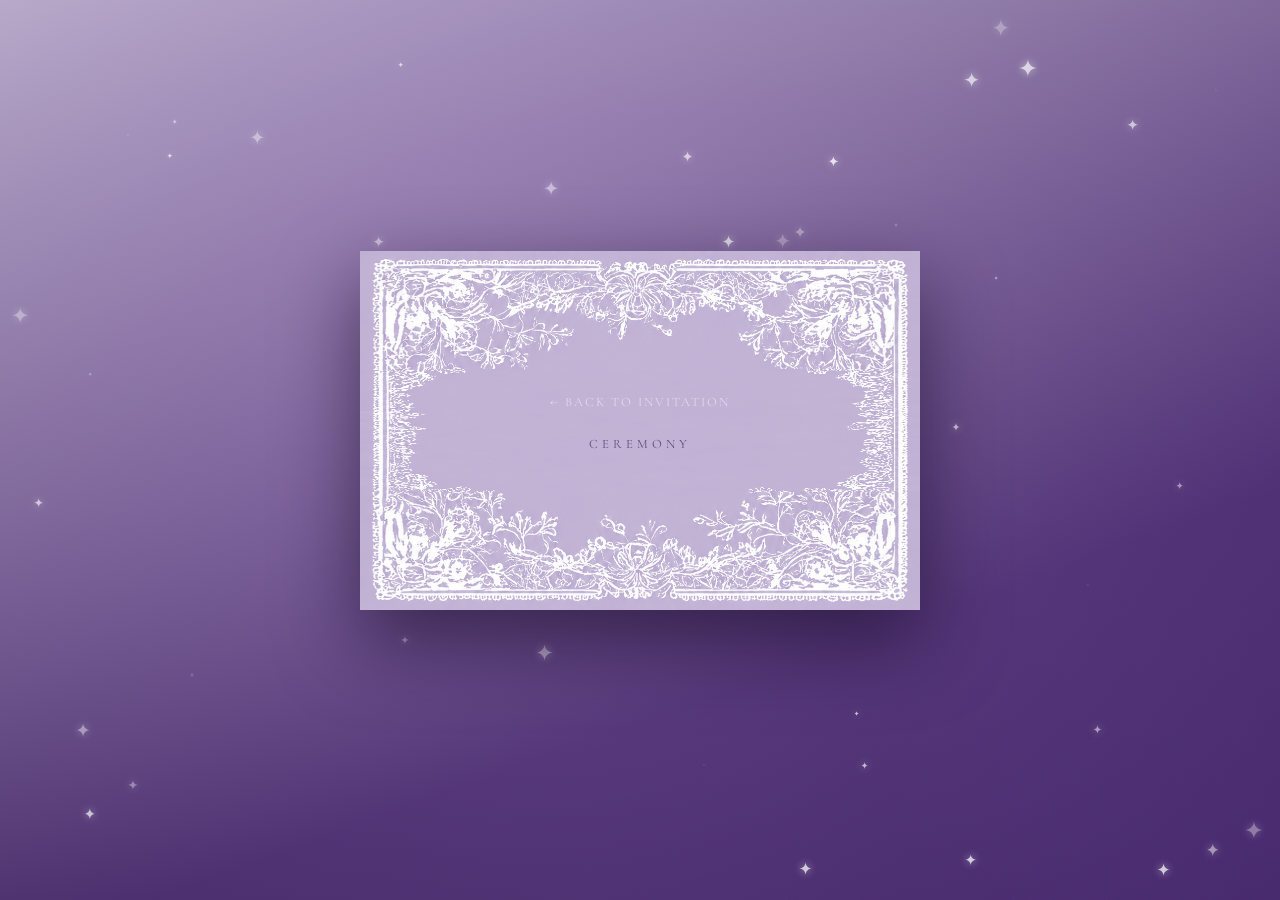
==== ceremony.html @ b740df83 "Added 2 pages" ====
<!DOCTYPE html>
<html lang="en">
<head>
<meta charset="UTF-8" />
<meta name="viewport" content="width=device-width, initial-scale=1.0" />
<title>Ceremony &mdash; 18th Birthday</title>
<link rel="preconnect" href="https://fonts.googleapis.com">
<link href="https://fonts.googleapis.com/css2?family=Great+Vibes&family=Cormorant+Garamond:ital,wght@0,400;0,500;0,600;1,400&family=Playfair+Display:ital,wght@0,500;0,700;1,500&display=swap" rel="stylesheet">
<link rel="stylesheet" href="style.css">
</head>
<body>

<div class="marble-bg"></div>
<div class="marble-veins"></div>
<div class="stars-field" id="starsField"></div>

<!-- reusable 4-point sparkle shape, referenced everywhere via <use> -->
<svg width="0" height="0" style="position:absolute">
  <symbol id="sparkleShape" viewBox="0 0 100 100">
    <path d="M50 0C50 28 28 50 0 50C28 50 50 72 50 100C50 72 72 50 100 50C72 50 50 28 50 0Z"/>
  </symbol>
</svg>

<audio id="bgm" src="music.mp3" loop preload="auto"></audio>

<section id="details">
  <div class="card" id="cardCeremony">
    <a href="index.html" class="back-link">&larr; Back to invitation</a>

    <div class="eyebrow">Ceremony</div>

    <!-- blank on purpose — add your ceremony content here -->

  </div>
</section>

<script src="js/function.js"></script>

</body>
</html>
---- style.css ----
:root{
  --deep: #241338;
  --plum: #3b1f5c;
  --violet: #6a3fa0;
  --lilac: #b79bdb;
  --pale: #eee3fb;
  --silver: #d9c9f0;
  --card-a: #ded0f0;
  --card-b: #c3aee0;
  --ink: #40295e;
}
*{box-sizing:border-box; margin:0; padding:0;}
html{scroll-behavior:smooth;}
body{
  font-family:'Cormorant Garamond', serif;
  background:var(--deep);
  color:var(--pale);
  overflow-x:hidden;
}

/* ---------- Marble background (shared) ---------- */
.marble-bg{
  position:fixed;
  inset:0;
  z-index:-2;
  background:
    radial-gradient(circle at 20% 20%, rgba(180,140,220,0.35), transparent 45%),
    radial-gradient(circle at 80% 30%, rgba(120,70,170,0.4), transparent 50%),
    radial-gradient(circle at 50% 80%, rgba(90,50,140,0.5), transparent 55%),
    linear-gradient(160deg, #b8aec6 0%, #3a1f5c 35%, #2a1548 60%, #9a6edd 100%);
  background-size:200% 200%;
  animation:swirl 30s ease-in-out infinite alternate;
}
@keyframes swirl{
  0%{background-position:0% 0%;}
  100%{background-position:100% 100%;}
}
.marble-veins{
  position:fixed; inset:0; z-index:-1; opacity:0.5; pointer-events:none;
  background-image:
    radial-gradient(1px 1px at 10% 15%, #fff8, transparent),
    radial-gradient(1px 1px at 30% 45%, #fff6, transparent),
    radial-gradient(2px 2px at 70% 25%, #fff9, transparent),
    radial-gradient(1px 1px at 85% 65%, #fff7, transparent),
    radial-gradient(1px 1px at 55% 85%, #fff6, transparent),
    radial-gradient(2px 2px at 15% 75%, #fff8, transparent),
    radial-gradient(1px 1px at 95% 10%, #fff6, transparent);
  animation:twinkle 5s ease-in-out infinite alternate;
}
@keyframes twinkle{ from{opacity:0.25;} to{opacity:0.6;} }

/* ---------- Floating star field (behind card, in front of marble) ---------- */
.stars-field{
  position:fixed;
  inset:0;
  z-index:0;
  pointer-events:none;
  overflow:hidden;
}
.star-sparkle{
  position:absolute;
  fill:#fff;
  filter:drop-shadow(0 0 4px rgba(255,255,255,0.8));
  animation-name:twinkleFloat;
  animation-timing-function:ease-in-out;
  animation-iteration-count:infinite;
}
@keyframes twinkleFloat{
  0%,100%{ opacity:.15; transform:translateY(0) scale(.7) rotate(0deg); }
  50%{ opacity:.95; transform:translateY(-16px) scale(1) rotate(20deg); }
}

/* ---------- Cover / Music box section ---------- */
#cover{
  height:100vh;
  display:flex;
  flex-direction:column;
  align-items:center;
  justify-content:center;
  text-align:center;
  position:relative;
  padding:20px;
  z-index:1;
}
.cover-title{
  font-family:'Great Vibes', cursive;
  font-size:2.6rem;
  color:var(--pale);
  margin-bottom:10px;
  text-shadow:0 0 18px rgba(200,160,255,0.6);
  letter-spacing:1px;
}
.cover-sub{
  font-size:1.05rem;
  letter-spacing:3px;
  text-transform:uppercase;
  color:var(--silver);
  margin-bottom:50px;
  opacity:0.85;
}

/* Music box */
.box-wrap{
  position:relative;
  width:220px;
  height:220px;
  cursor:pointer;
  perspective:900px;
  -webkit-tap-highlight-color:transparent;
}
.box-base{
  position:absolute;
  bottom:0;
  left:0;
  width:220px;
  height:130px;
  background:linear-gradient(160deg, #7c5cac, #4a2a72 70%);
  border:2px solid rgba(217,201,240,0.5);
  border-radius:8px;
  box-shadow:0 20px 50px rgba(0,0,0,0.55), inset 0 0 25px rgba(255,255,255,0.08);
}
.box-base::before{
  content:'';
  position:absolute;
  inset:10px;
  border:1px solid rgba(217,201,240,0.35);
  border-radius:4px;
}
.box-lid{
  position:absolute;
  top:0;
  left:0;
  width:220px;
  height:70px;
  background:linear-gradient(160deg, #a084c9, #5c3b8a 70%);
  border:2px solid rgba(217,201,240,0.5);
  border-radius:8px 8px 0 0;
  transform-origin:top;
  transform-style:preserve-3d;
  transition:transform 1.1s cubic-bezier(.6,.1,.25,1);
  box-shadow:0 -6px 20px rgba(0,0,0,0.3);
  z-index:3;
}
.box-wrap.open .box-lid{
  transform:rotateX(120deg);
}
.box-jewel{
  position:absolute;
  top:32px; left:50%;
  transform:translateX(-50%);
  width:14px; height:14px;
  background:radial-gradient(circle at 35% 35%, #fff, var(--lilac) 60%, var(--violet));
  border-radius:50%;
  box-shadow:0 0 12px rgba(230,200,255,0.9);
}

.ballerina-stage{
  position:absolute;
  bottom:60px;
  left:50%;
  width:64px;
  height:64px;
  transform:translateX(-50%) scale(0.2);
  opacity:0;
  transform-origin:bottom center;
  transition:opacity .6s ease .3s, transform .8s cubic-bezier(.34,1.56,.64,1) .3s;
  z-index:2;
}
.box-wrap.open .ballerina-stage{
  opacity:1;
  transform:translateX(-50%) scale(1);
}
.spin{
  width:100%;
  height:100%;
  animation:none;
  transform-origin:50% 50%;
}
.box-wrap.open .spin{
  animation:spinSparkle 3.4s ease-in-out infinite;
}
@keyframes spinSparkle{
  0%{ transform:rotate(0deg) scale(0.85); }
  50%{ transform:rotate(180deg) scale(1.2); }
  100%{ transform:rotate(360deg) scale(0.85); }
}

.centerpiece-star{
  width:100%;
  height:100%;
  fill:#fff;
  filter:drop-shadow(0 0 14px rgba(230,200,255,0.95));
}

.sparkle{
  position:absolute;
  width:4px; height:4px;
  background:#fff;
  border-radius:50%;
  opacity:0;
  box-shadow:0 0 8px 2px rgba(255,255,255,0.9);
}
.box-wrap.open .sparkle{ animation:sparkle 1.8s ease-in-out infinite; }
.sparkle:nth-child(1){ top:10%; left:15%; animation-delay:.1s; }
.sparkle:nth-child(2){ top:20%; left:80%; animation-delay:.5s; }
.sparkle:nth-child(3){ top:60%; left:5%; animation-delay:.9s; }
.sparkle:nth-child(4){ top:70%; left:90%; animation-delay:1.3s; }
@keyframes sparkle{
  0%,100%{opacity:0; transform:scale(0.4);}
  50%{opacity:1; transform:scale(1.3);}
}

.tap-hint{
  margin-top:28px;
  font-size:0.95rem;
  letter-spacing:2px;
  color:var(--silver);
  opacity:0.8;
  animation:pulse 2s ease-in-out infinite;
}
.box-wrap.open ~ .tap-hint{ display:none; }
@keyframes pulse{ 0%,100%{opacity:.4;} 50%{opacity:.9;} }

.scroll-cue{
  position:absolute;
  bottom:35px;
  left:50%;
  transform:translateX(-50%);
  font-size:0.85rem;
  letter-spacing:3px;
  color:var(--silver);
  opacity:0;
  transition:opacity 1s ease;
  text-transform:uppercase;
}
.scroll-cue.show{ opacity:0.85; }
.scroll-cue span{
  display:block;
  margin-top:8px;
  animation:bounce 1.6s ease-in-out infinite;
}
@keyframes bounce{ 0%,100%{transform:translateY(0);} 50%{transform:translateY(8px);} }

/* ---------- Invitation section ---------- */
#invitation{
  min-height:100vh;
  display:flex;
  align-items:center;
  justify-content:center;
  padding:80px 18px 120px;
  position:relative;
  z-index:1;
}
.card{
  max-width:560px;
  width:100%;
  position:relative;
  z-index:1;
  background:var(--card-b);
  border-style:solid;
  border-width:118px 62px;
  border-image-source:url('pics/lavender_border.png');
  border-image-slice:230 90 fill;
  border-image-repeat:round;
  border-radius:6px;
  padding:22px 18px;
  text-align:center;
  box-shadow:0 30px 80px rgba(20,8,35,0.6);
  opacity:0;
  transform:translateY(60px);
  transition:opacity 1.1s ease, transform 1.1s ease;
}
.card.visible{ opacity:1; transform:translateY(0); }
.card + .card{ margin-top:0; }

.details-btn{
  display:inline-block;
  margin-top:38px;
  padding:12px 40px;
  border:1.4px solid var(--plum);
  border-radius:999px;
  color:var(--plum);
  text-decoration:none;
  letter-spacing:3px;
  text-transform:uppercase;
  font-size:0.8rem;
  font-family:'Cormorant Garamond', serif;
  background:rgba(255,255,255,0.3);
  box-shadow:0 6px 18px rgba(64,41,94,0.2);
  transition:background .3s ease, color .3s ease, transform .3s ease;
  position:relative;
  z-index:2;
}
.details-btn:hover{
  background:var(--plum);
  color:#fff;
  transform:translateY(-2px);
}

.nav-btn-row{
  display:flex;
  flex-wrap:wrap;
  justify-content:center;
  gap:16px;
  margin-top:38px;
}
.nav-btn-row .details-btn{ margin-top:0; }

.back-link{
  display:inline-block;
  margin-bottom:26px;
  color:var(--pale);
  text-decoration:none;
  letter-spacing:2px;
  text-transform:uppercase;
  font-size:0.8rem;
  opacity:0.75;
  transition:opacity .3s ease;
}
.back-link:hover{ opacity:1; }

.resume-music-btn{
  position:fixed;
  bottom:22px;
  left:50%;
  transform:translateX(-50%);
  z-index:50;
  background:rgba(255,255,255,0.15);
  color:var(--pale);
  border:1px solid rgba(255,255,255,0.45);
  padding:10px 24px;
  border-radius:999px;
  font-family:'Cormorant Garamond', serif;
  font-size:0.95rem;
  letter-spacing:2px;
  cursor:pointer;
  backdrop-filter:blur(4px);
  box-shadow:0 8px 20px rgba(0,0,0,0.35);
}

.palette-row{
  display:flex;
  justify-content:center;
  gap:8px;
  margin:22px auto 6px;
  position:relative;
  z-index:2;
}
.swatch{
  width:46px;
  height:32px;
  border-radius:5px;
  border:1px solid rgba(255,255,255,0.7);
  box-shadow:0 3px 8px rgba(20,8,35,0.25);
}

.eyebrow{
  letter-spacing:4px;
  text-transform:uppercase;
  font-size:0.8rem;
  color:var(--ink);
  opacity:0.75;
  margin-bottom:18px;
}
.invite-line{
  font-size:1.15rem;
  color:var(--ink);
  margin-bottom:6px;
}
.num-18{
  font-family:'Playfair Display', serif;
  font-size:3.4rem;
  font-style:italic;
  color:var(--plum);
  text-shadow:0 0 18px rgba(255,255,255,0.6);
  margin:6px 0;
}
.name-placeholder{
  font-family:'Great Vibes', cursive;
  font-size:3.4rem;
  color:var(--plum);
  margin:14px 0 22px;
  text-shadow:0 0 14px rgba(255,255,255,0.5);
  border-bottom:1px solid rgba(64,41,94,0.35);
  display:inline-block;
  padding-bottom:6px;
}
.details{
  margin:26px 0;
  font-size:1.15rem;
  line-height:1.9;
  color:var(--ink);
}
.details .label{
  display:block;
  letter-spacing:2px;
  text-transform:uppercase;
  font-size:0.72rem;
  color:var(--violet);
  margin-top:14px;
}
hr.divider{
  border:none;
  height:1px;
  background:linear-gradient(90deg, transparent, rgba(64,41,94,0.4), transparent);
  margin:28px 0;
}
.surprise{
  font-family:'Cormorant Garamond', serif;
  font-style:italic;
  font-size:1.15rem;
  line-height:1.85;
  color:var(--ink);
  opacity:0.95;
}
.surprise .sign{
  display:block;
  margin-top:16px;
  font-family:'Great Vibes', cursive;
  font-size:1.6rem;
  color:var(--plum);
}

/* ---------- Details section ---------- */
#details{
  min-height:100vh;
  display:flex;
  align-items:center;
  justify-content:center;
  padding:80px 18px 120px;
  position:relative;
  z-index:1;
}
#details .card .eyebrow,
#details .card .details,
#details .card .surprise{
  position:relative;
  z-index:2;
}
.rsvp-btn{ margin-top:30px; }
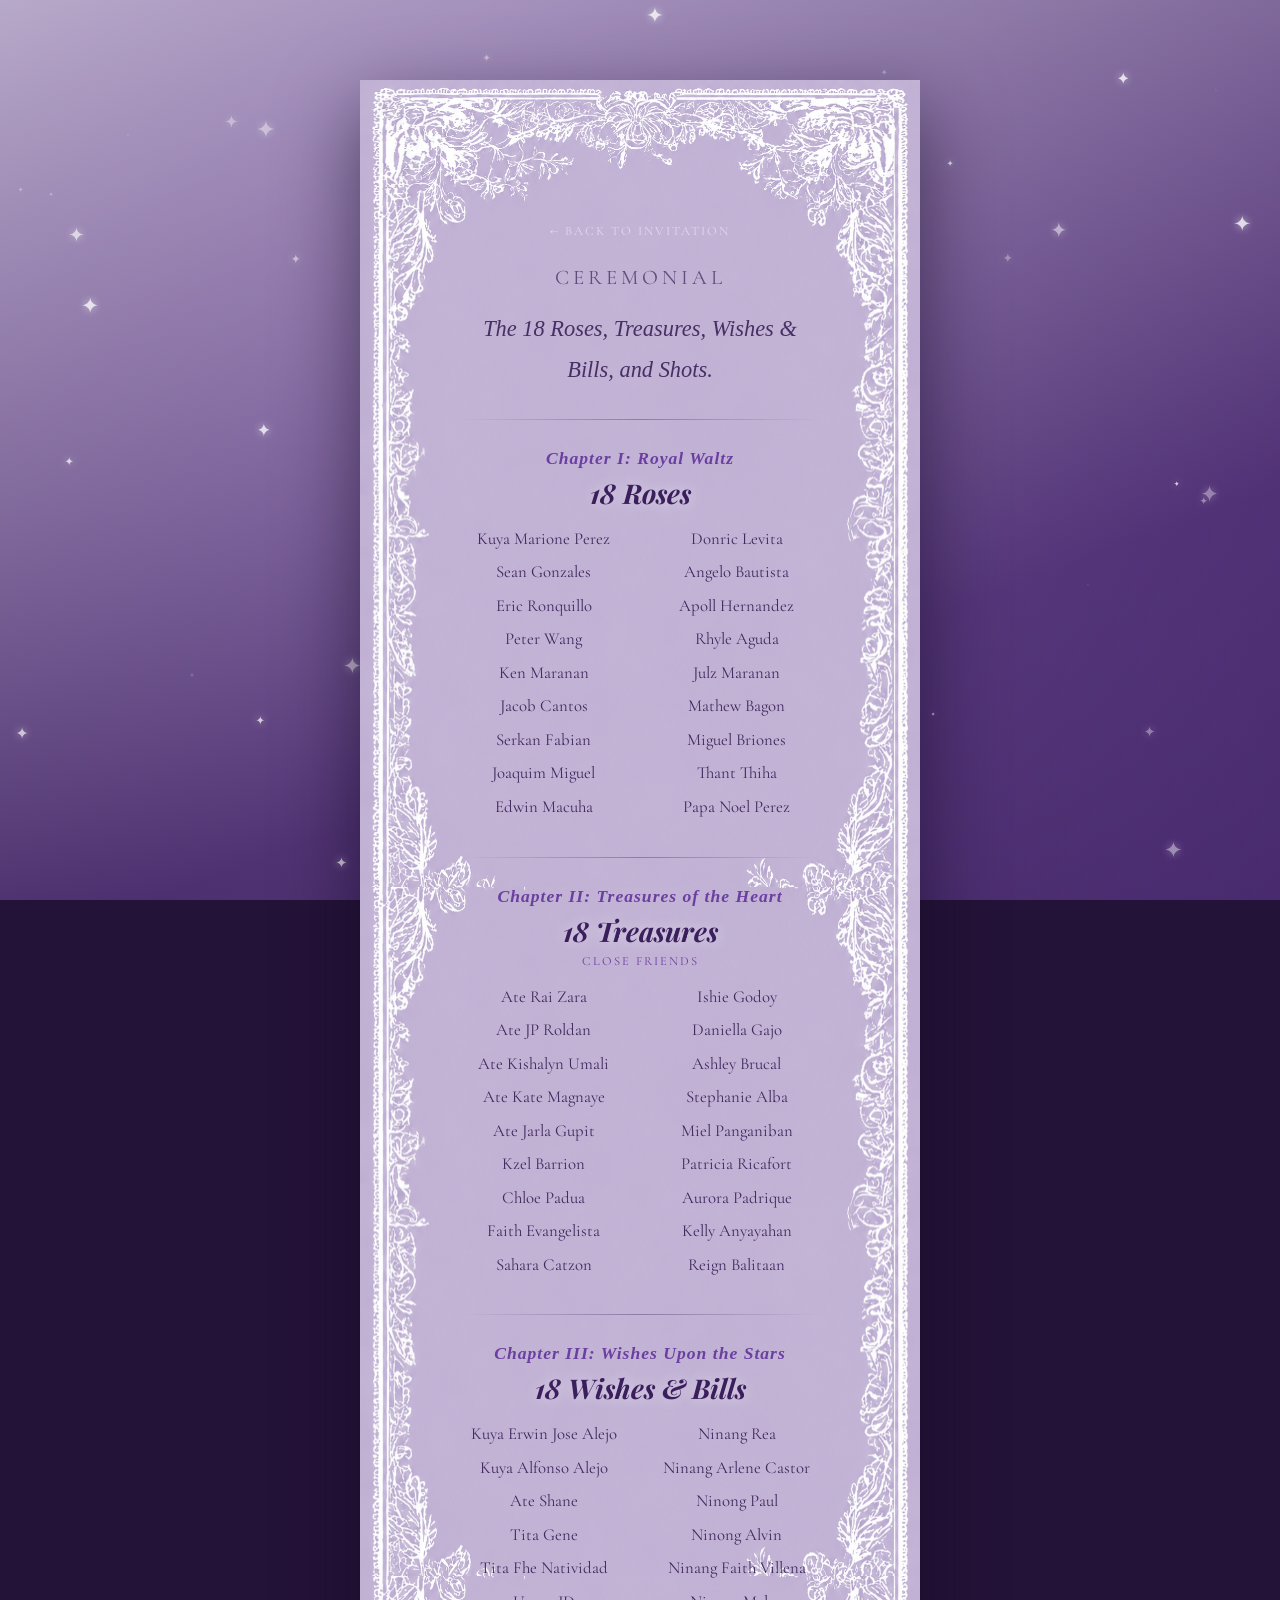
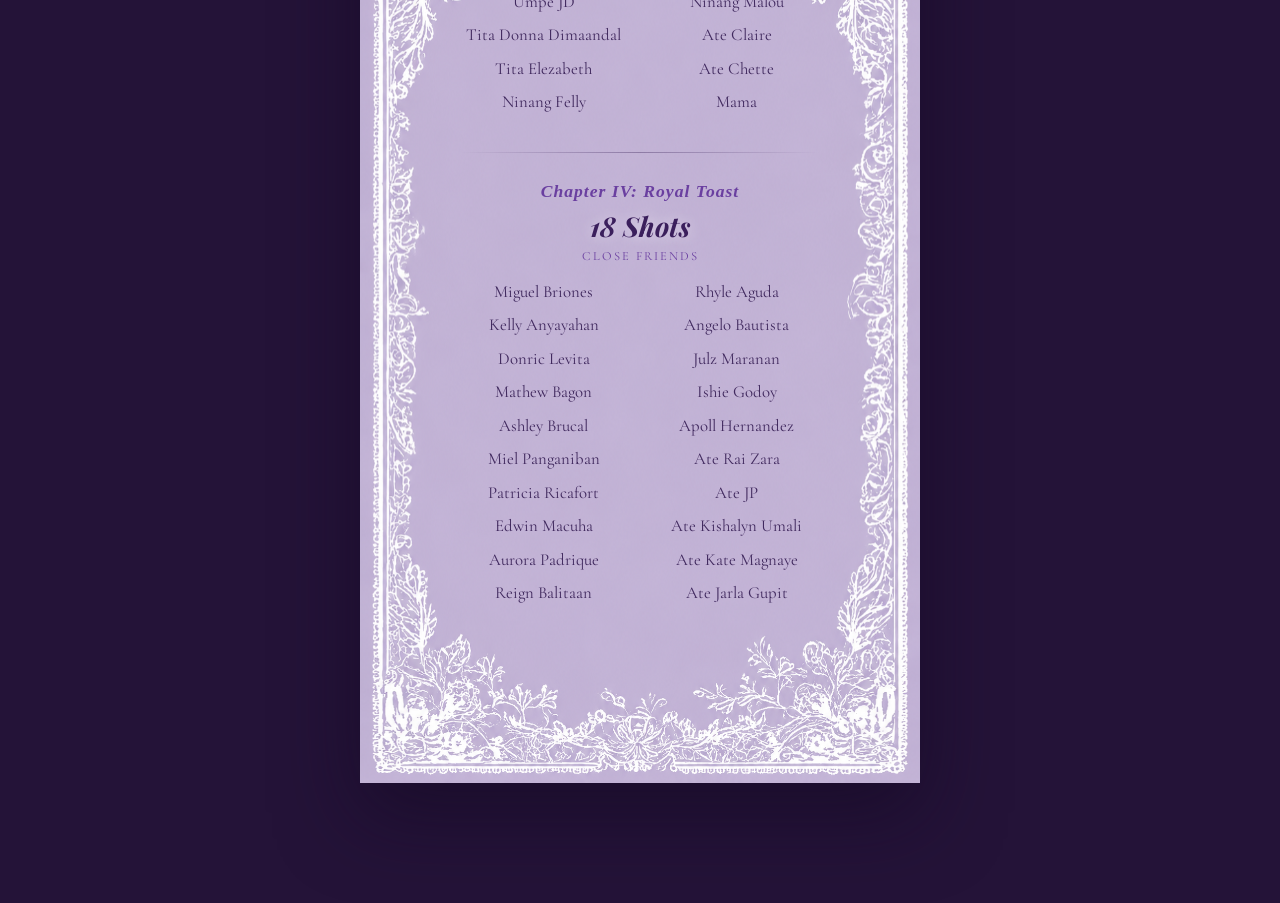
==== commit 4ae80d20: "Added Images, Polished Ceremony page" ====
--- a/ceremony.html
+++ b/ceremony.html
@@ -27,10 +27,120 @@
   <div class="card" id="cardCeremony">
     <a href="index.html" class="back-link">&larr; Back to invitation</a>
 
-    <div class="eyebrow">Ceremony</div>
+    <div class="eyebrow">Ceremonial</div>
+    <p class="surprise">The 18 Roses, Treasures, Wishes &amp; Bills, and Shots.</p>
 
-    <!-- blank on purpose — add your ceremony content here -->
+    <hr class="divider"/>
 
+    <div class="role-section">
+      <p class="chapter-title">Chapter I: Royal Waltz</p>
+      <h3 class="role-title">18 Roses</h3>
+      <div class="role-grid">
+        <div class="role-item">Kuya Marione Perez</div>
+        <div class="role-item">Sean Gonzales</div>
+        <div class="role-item">Eric Ronquillo</div>
+        <div class="role-item">Peter Wang</div>
+        <div class="role-item">Ken Maranan</div>
+        <div class="role-item">Jacob Cantos</div>
+        <div class="role-item">Serkan Fabian</div>
+        <div class="role-item">Joaquim Miguel</div>
+        <div class="role-item">Edwin Macuha</div>
+        <div class="role-item">Donric Levita</div>
+        <div class="role-item">Angelo Bautista</div>
+        <div class="role-item">Apoll Hernandez</div>
+        <div class="role-item">Rhyle Aguda</div>
+        <div class="role-item">Julz Maranan</div>
+        <div class="role-item">Mathew Bagon</div>
+        <div class="role-item">Miguel Briones</div>
+        <div class="role-item">Thant Thiha</div>
+        <div class="role-item">Papa Noel Perez</div>
+      </div>
+    </div>
+
+    <hr class="divider"/>
+
+    <div class="role-section">
+      <p class="chapter-title">Chapter II: Treasures of the Heart</p>
+      <h3 class="role-title">18 Treasures</h3>
+      <p class="role-subtitle">Close Friends</p>
+      <div class="role-grid">
+        <div class="role-item">Ate Rai Zara</div>
+        <div class="role-item">Ate JP Roldan</div>
+        <div class="role-item">Ate Kishalyn Umali</div>
+        <div class="role-item">Ate Kate Magnaye</div>
+        <div class="role-item">Ate Jarla Gupit</div>
+        <div class="role-item">Kzel Barrion</div>
+        <div class="role-item">Chloe Padua</div>
+        <div class="role-item">Faith Evangelista</div>
+        <div class="role-item">Sahara Catzon</div>
+        <div class="role-item">Ishie Godoy</div>
+        <div class="role-item">Daniella Gajo</div>
+        <div class="role-item">Ashley Brucal</div>
+        <div class="role-item">Stephanie Alba</div>
+        <div class="role-item">Miel Panganiban</div>
+        <div class="role-item">Patricia Ricafort</div>
+        <div class="role-item">Aurora Padrique</div>
+        <div class="role-item">Kelly Anyayahan</div>
+        <div class="role-item">Reign Balitaan</div>
+      </div>
+    </div>
+
+    <hr class="divider"/>
+
+    <div class="role-section">
+      <p class="chapter-title">Chapter III: Wishes Upon the Stars</p>
+      <h3 class="role-title">18 Wishes &amp; Bills</h3>
+      <div class="role-grid">
+        <div class="role-item">Kuya Erwin Jose Alejo</div>
+        <div class="role-item">Kuya Alfonso Alejo</div>
+        <div class="role-item">Ate Shane</div>
+        <div class="role-item">Tita Gene</div>
+        <div class="role-item">Tita Fhe Natividad</div>
+        <div class="role-item">Umpe JD</div>
+        <div class="role-item">Tita Donna Dimaandal</div>
+        <div class="role-item">Tita Elezabeth</div>
+        <div class="role-item">Ninang Felly</div>
+        <div class="role-item">Ninang Rea</div>
+        <div class="role-item">Ninang Arlene Castor</div>
+        <div class="role-item">Ninong Paul</div>
+        <div class="role-item">Ninong Alvin</div>
+        <div class="role-item">Ninang Faith Villena</div>
+        <div class="role-item">Ninang Malou</div>
+        <div class="role-item">Ate Claire</div>
+        <div class="role-item">Ate Chette</div>
+        <div class="role-item">Mama</div>
+      </div>
+    </div>
+
+    <hr class="divider"/>
+
+    <div class="role-section">
+      <p class="chapter-title">Chapter IV: Royal Toast</p>
+      <h3 class="role-title">18 Shots</h3>
+      <p class="role-subtitle">Close Friends</p>
+      <div class="role-grid">
+        <div class="role-item">Miguel Briones</div>
+        <div class="role-item">Kelly Anyayahan</div>
+        <div class="role-item">Donric Levita</div>
+        <div class="role-item">Mathew Bagon</div>
+        <div class="role-item">Ashley Brucal</div>
+        <div class="role-item">Miel Panganiban</div>
+        <div class="role-item">Patricia Ricafort</div>
+        <div class="role-item">Edwin Macuha</div>
+        <div class="role-item">Aurora Padrique</div>
+        <div class="role-item">Reign Balitaan</div>
+        <div class="role-item">Rhyle Aguda</div>
+        <div class="role-item">Angelo Bautista</div>
+        <div class="role-item">Julz Maranan</div>
+        <div class="role-item">Ishie Godoy</div>
+        <div class="role-item">Apoll Hernandez</div>
+        <div class="role-item">Ate Rai Zara</div>
+        <div class="role-item">Ate JP</div>
+        <div class="role-item">Ate Kishalyn Umali</div>
+        <div class="role-item">Ate Kate Magnaye</div>
+        <div class="role-item">Ate Jarla Gupit</div>
+      </div>
+    </div>
   </div>
 </section>
 
--- a/style.css
+++ b/style.css
@@ -263,7 +263,7 @@
   border-image-slice:230 90 fill;
   border-image-repeat:round;
   border-radius:6px;
-  padding:22px 18px;
+  padding:22px 38px;
   text-align:center;
   box-shadow:0 30px 80px rgba(20,8,35,0.6);
   opacity:0;
@@ -318,6 +318,48 @@
   transition:opacity .3s ease;
 }
 .back-link:hover{ opacity:1; }
+
+/* ---------- Ceremony page ---------- */
+#cardCeremony .eyebrow{
+  font-size:1.3rem;
+}
+#cardCeremony > .surprise{
+  font-size:1.4rem;
+}
+
+/* ---------- Details page ---------- */
+#cardDetails .eyebrow{
+  font-size:1.3rem;
+}
+
+/* ---------- Framed photo (laced border reused from the card art) ---------- */
+.photo-frame{
+  display:block;
+  width:200px;
+  max-width:70%;
+  margin:6px auto 24px;
+  border-style:solid;
+  border-width:42px 20px;
+  border-image-source:url('pics/lavender_border.png');
+  border-image-slice:230 90 fill;
+  border-image-repeat:round;
+  box-shadow:0 15px 40px rgba(20,8,35,0.45);
+  position:relative;
+  z-index:2;
+}
+.photo-frame img{
+  display:block;
+  width:100%;
+  height:auto;
+  object-fit:cover;
+}
+
+img{
+  display:block;
+  width:100%;
+  height:auto;
+  object-fit:cover;
+}
 
 .resume-music-btn{
   position:fixed;
@@ -357,19 +399,19 @@
 .eyebrow{
   letter-spacing:4px;
   text-transform:uppercase;
-  font-size:0.8rem;
+  font-size:0.92rem;
   color:var(--ink);
   opacity:0.75;
   margin-bottom:18px;
 }
 .invite-line{
-  font-size:1.15rem;
+  font-size:1.3rem;
   color:var(--ink);
   margin-bottom:6px;
 }
 .num-18{
   font-family:'Playfair Display', serif;
-  font-size:3.4rem;
+  font-size:3.6rem;
   font-style:italic;
   color:var(--plum);
   text-shadow:0 0 18px rgba(255,255,255,0.6);
@@ -377,7 +419,7 @@
 }
 .name-placeholder{
   font-family:'Great Vibes', cursive;
-  font-size:3.4rem;
+  font-size:3.6rem;
   color:var(--plum);
   margin:14px 0 22px;
   text-shadow:0 0 14px rgba(255,255,255,0.5);
@@ -387,15 +429,24 @@
 }
 .details{
   margin:26px 0;
-  font-size:1.15rem;
+  font-size:1.3rem;
   line-height:1.9;
   color:var(--ink);
 }
+.venue-address{
+  display:block;
+  font-size:0.75rem;
+  font-style:italic;
+  letter-spacing:0.5px;
+  color:var(--violet);
+  opacity:0.85;
+  margin-top:2px;
+}
 .details .label{
   display:block;
   letter-spacing:2px;
   text-transform:uppercase;
-  font-size:0.72rem;
+  font-size:1rem;
   color:var(--violet);
   margin-top:14px;
 }
@@ -408,7 +459,7 @@
 .surprise{
   font-family:'Cormorant Garamond', serif;
   font-style:italic;
-  font-size:1.15rem;
+  font-size:1.3rem;
   line-height:1.85;
   color:var(--ink);
   opacity:0.95;
@@ -417,8 +468,75 @@
   display:block;
   margin-top:16px;
   font-family:'Great Vibes', cursive;
-  font-size:1.6rem;
+  font-size:1.7rem;
   color:var(--plum);
+}
+
+.qr-block{
+  margin-top:30px;
+  text-align:center;
+}
+.qr-code{
+  width:150px;
+  height:150px;
+  margin:10px auto 0;
+  display:block;
+  border-radius:8px;
+  border:6px solid rgba(255,255,255,0.6);
+  box-shadow:0 8px 20px rgba(20,8,35,0.3);
+}
+
+/* ---------- Ceremony role lists ---------- */
+.role-section{
+  margin:28px 0;
+  text-align:center;
+}
+.chapter-title{
+  font-family:'Cormorant Garamond', serif;
+  font-style:italic;
+  font-weight:600;
+  font-size:1.1rem;
+  letter-spacing:1px;
+  color:var(--violet);
+  text-align:center;
+  margin-bottom:6px;
+}
+.role-title{
+  font-family:'Playfair Display', serif;
+  font-style:italic;
+  font-size:1.7rem;
+  color:var(--plum);
+  text-align:center;
+  text-shadow:0 0 14px rgba(255,255,255,0.5);
+  margin-bottom:4px;
+}
+.role-subtitle{
+  text-align:center;
+  font-size:0.78rem;
+  letter-spacing:2px;
+  text-transform:uppercase;
+  color:var(--violet);
+  margin-bottom:16px;
+}
+.role-section .role-title + .role-grid,
+.role-section .role-subtitle + .role-grid{
+  margin-top:16px;
+}
+.role-grid{
+  column-count:2;
+  column-gap:26px;
+}
+.role-item{
+  font-size:1.05rem;
+  color:var(--ink);
+  line-height:1.4;
+  margin-bottom:10px;
+  text-align:center;
+  break-inside:avoid;
+  -webkit-column-break-inside:avoid;
+}
+@media (max-width:420px){
+  .role-grid{ column-count:1; }
 }
 
 /* ---------- Details section ---------- */
@@ -438,3 +556,94 @@
   z-index:2;
 }
 .rsvp-btn{ margin-top:30px; }
+
+/* ---------- RSVP widget ---------- */
+.rsvp-widget{
+  position:relative;
+  z-index:2;
+}
+.rsvp-input{
+  width:100%;
+  max-width:320px;
+  margin:6px auto 18px;
+  display:block;
+  padding:12px 18px;
+  border-radius:999px;
+  border:1.4px solid rgba(64,41,94,0.4);
+  background:rgba(255,255,255,0.45);
+  color:var(--ink);
+  font-family:'Cormorant Garamond', serif;
+  font-size:1.05rem;
+  text-align:center;
+  outline:none;
+  transition:border-color .3s ease, background .3s ease;
+}
+.rsvp-input:focus{
+  border-color:var(--plum);
+  background:rgba(255,255,255,0.7);
+}
+.rsvp-result{
+  margin-top:24px;
+  min-height:0;
+}
+.rsvp-status{
+  font-size:1.05rem;
+  line-height:1.7;
+  color:var(--ink);
+}
+.rsvp-status.not-found{ color:#8a3b3b; }
+.rsvp-status.found{ color:var(--plum); font-weight:600; }
+.rsvp-seats{
+  font-size:0.85rem;
+  letter-spacing:1px;
+  text-transform:uppercase;
+  color:var(--violet);
+  margin-top:6px;
+}
+.rsvp-plusone{
+  margin-top:18px;
+}
+.rsvp-choice-row{
+  display:flex;
+  justify-content:center;
+  gap:14px;
+  margin-top:22px;
+  flex-wrap:wrap;
+}
+.rsvp-choice{
+  padding:10px 26px;
+  border-radius:999px;
+  border:1.4px solid var(--plum);
+  background:rgba(255,255,255,0.3);
+  color:var(--plum);
+  font-family:'Cormorant Garamond', serif;
+  font-size:0.95rem;
+  letter-spacing:1px;
+  text-transform:uppercase;
+  cursor:pointer;
+  transition:background .25s ease, color .25s ease;
+}
+.rsvp-choice.selected,
+.rsvp-choice:hover{
+  background:var(--plum);
+  color:#fff;
+}
+.rsvp-confirm-btn{
+  margin-top:26px;
+}
+.rsvp-confirm-btn:disabled{
+  opacity:0.5;
+  cursor:not-allowed;
+  pointer-events:none;
+}
+.rsvp-thankyou{
+  font-family:'Great Vibes', cursive;
+  font-size:1.8rem;
+  color:var(--plum);
+  margin-top:10px;
+}
+.rsvp-error{
+  margin-top:16px;
+  font-size:0.9rem;
+  color:#8a3b3b;
+}
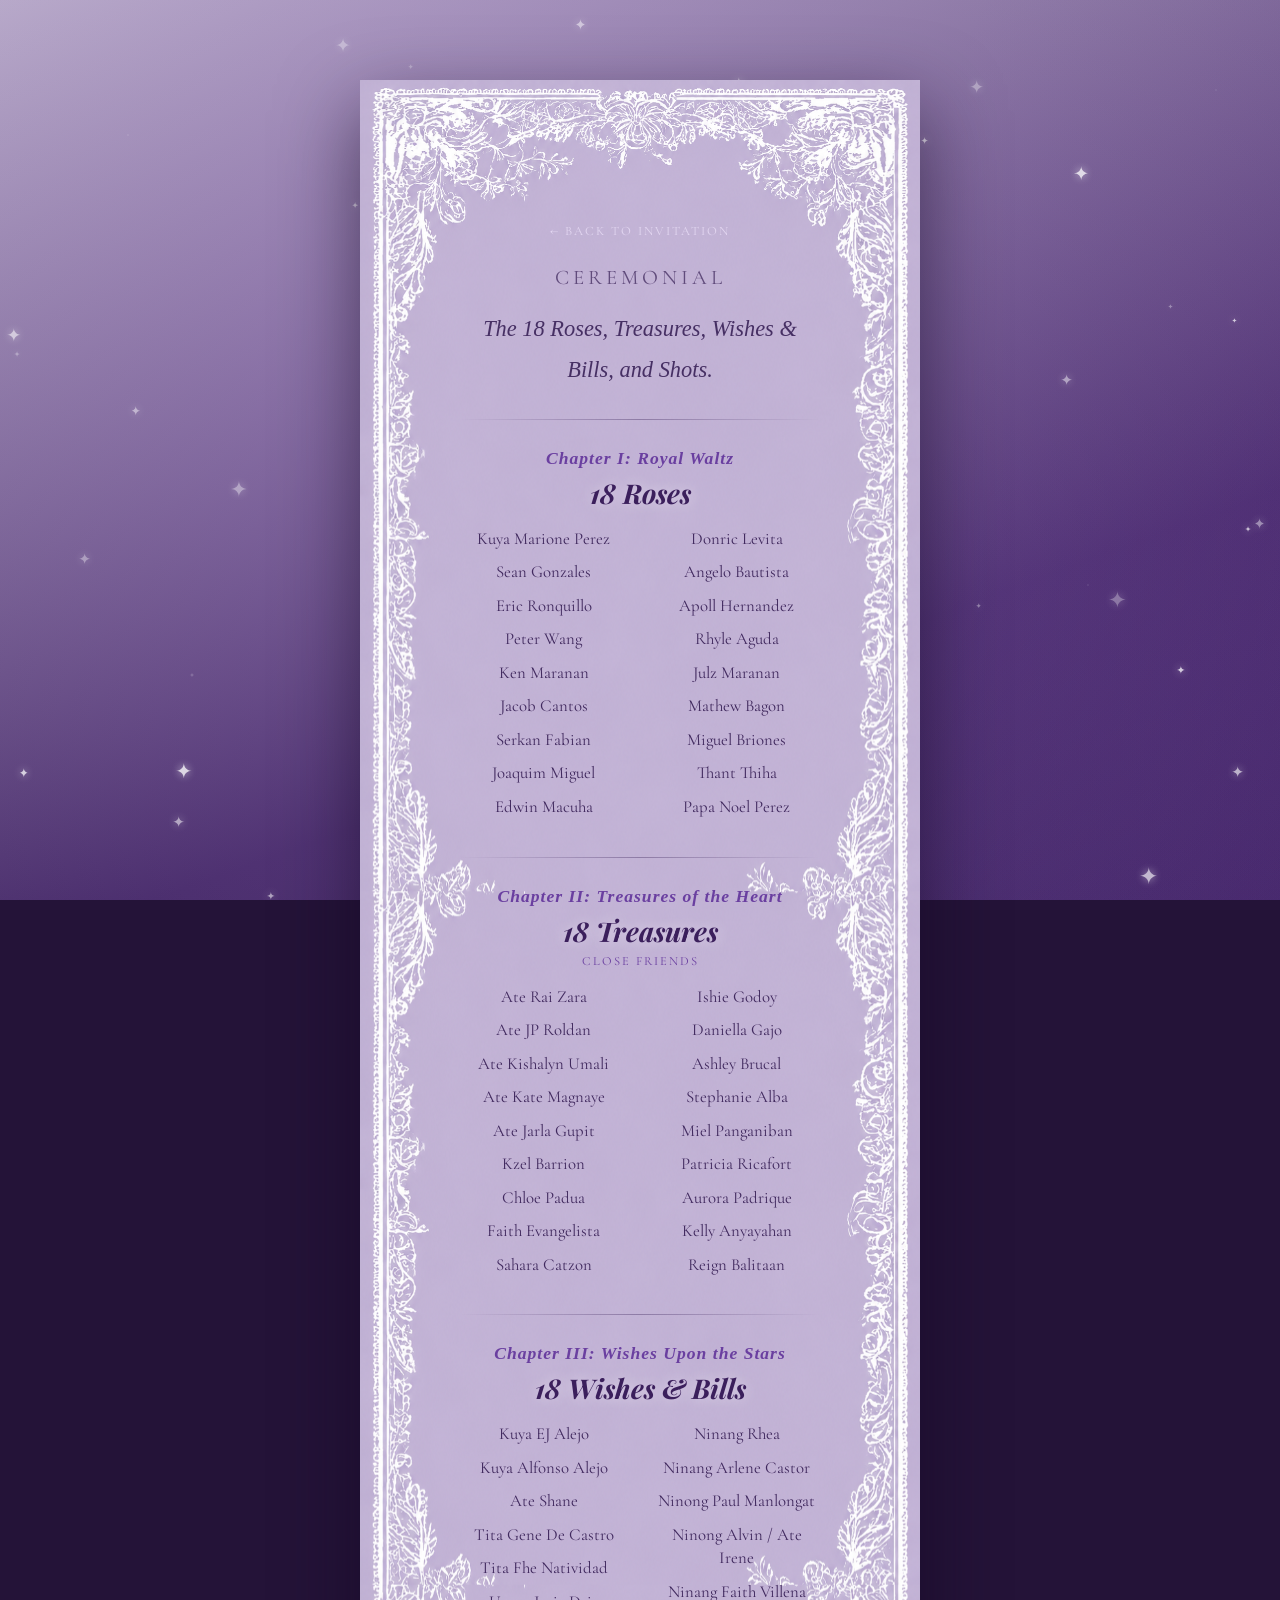
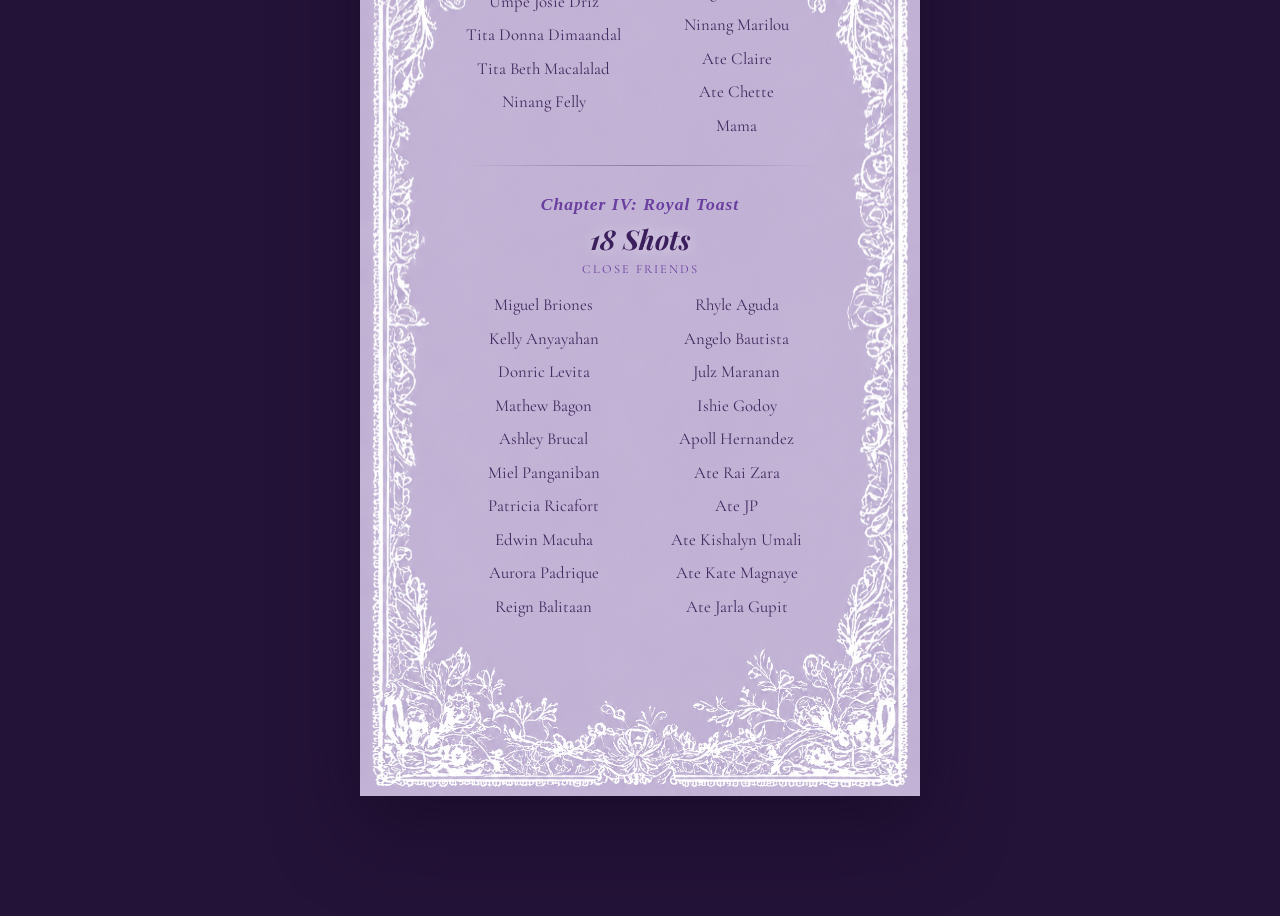
==== commit 86488e34: "Changed names for wishes" ====
--- a/ceremony.html
+++ b/ceremony.html
@@ -91,21 +91,21 @@
       <p class="chapter-title">Chapter III: Wishes Upon the Stars</p>
       <h3 class="role-title">18 Wishes &amp; Bills</h3>
       <div class="role-grid">
-        <div class="role-item">Kuya Erwin Jose Alejo</div>
+        <div class="role-item">Kuya EJ Alejo</div>
         <div class="role-item">Kuya Alfonso Alejo</div>
         <div class="role-item">Ate Shane</div>
-        <div class="role-item">Tita Gene</div>
+        <div class="role-item">Tita Gene De Castro</div>
         <div class="role-item">Tita Fhe Natividad</div>
-        <div class="role-item">Umpe JD</div>
+        <div class="role-item">Umpe Josie Driz</div>
         <div class="role-item">Tita Donna Dimaandal</div>
-        <div class="role-item">Tita Elezabeth</div>
+        <div class="role-item">Tita Beth Macalalad</div>
         <div class="role-item">Ninang Felly</div>
-        <div class="role-item">Ninang Rea</div>
+        <div class="role-item">Ninang Rhea</div>
         <div class="role-item">Ninang Arlene Castor</div>
-        <div class="role-item">Ninong Paul</div>
-        <div class="role-item">Ninong Alvin</div>
+        <div class="role-item">Ninong Paul Manlongat</div>
+        <div class="role-item">Ninong Alvin / Ate Irene</div>
         <div class="role-item">Ninang Faith Villena</div>
-        <div class="role-item">Ninang Malou</div>
+        <div class="role-item">Ninang Marilou</div>
         <div class="role-item">Ate Claire</div>
         <div class="role-item">Ate Chette</div>
         <div class="role-item">Mama</div>
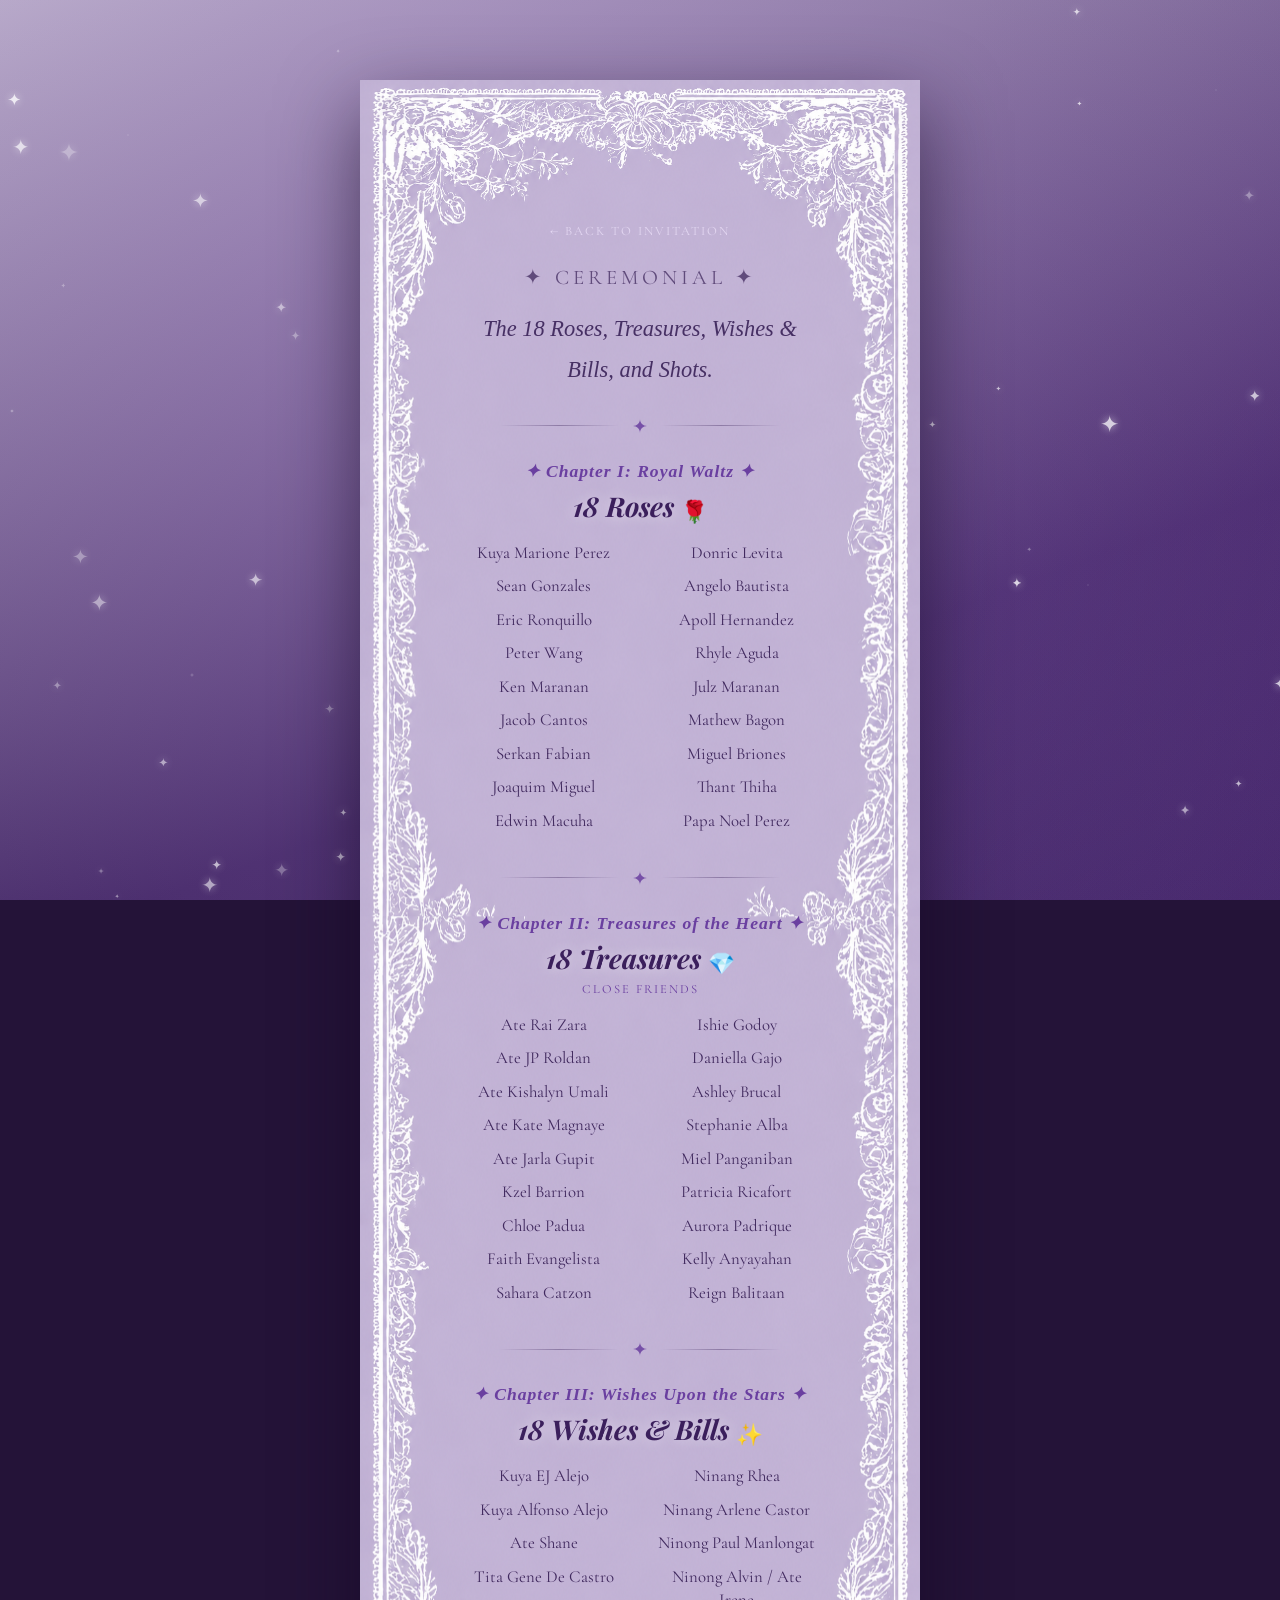
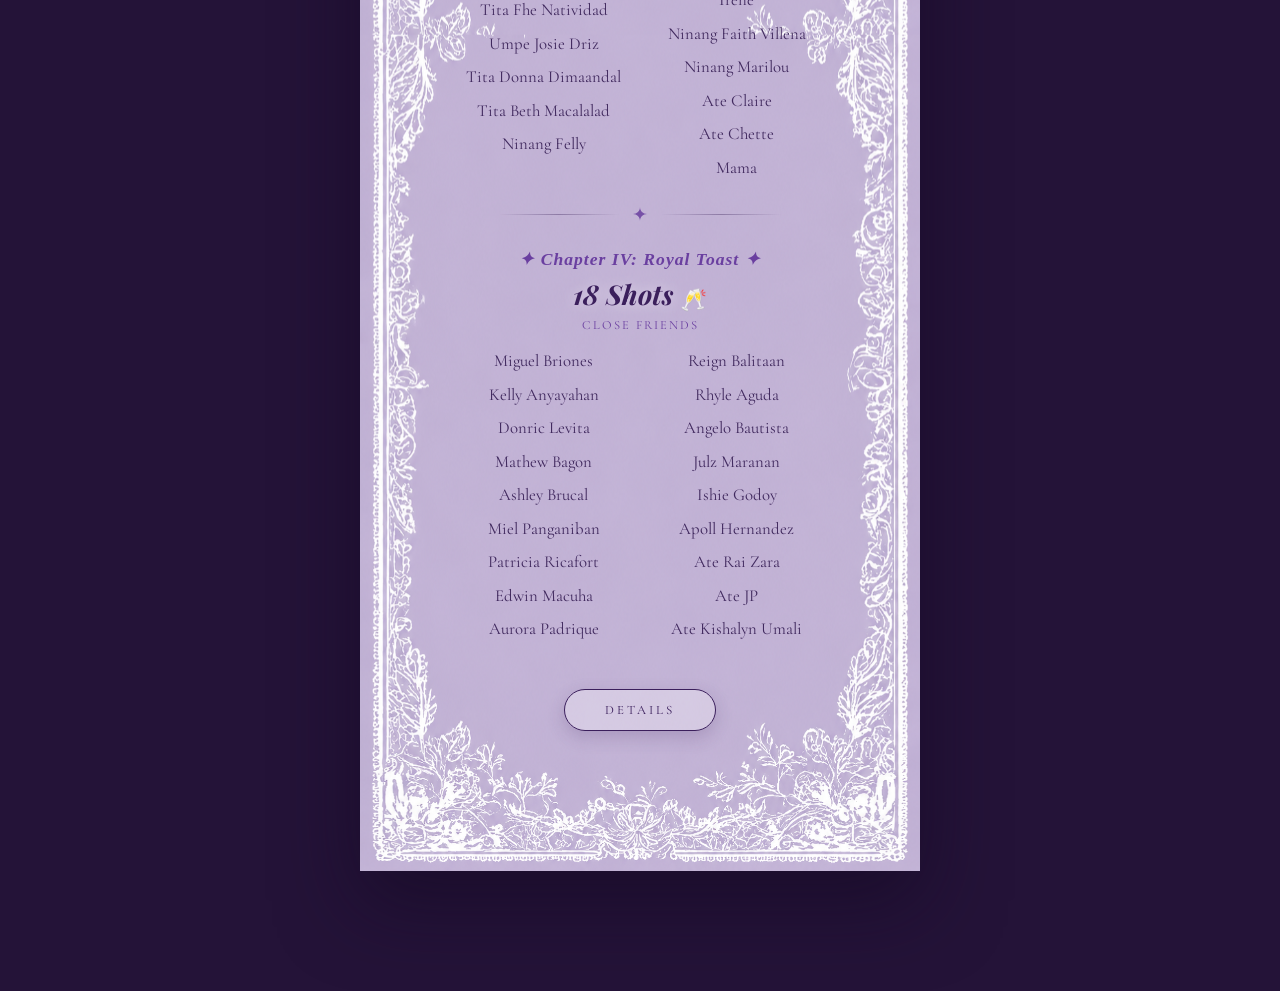
==== commit 1b8fe120: "Added Ballarina, updated guest list, added btns" ====
--- a/ceremony.html
+++ b/ceremony.html
@@ -27,14 +27,14 @@
   <div class="card" id="cardCeremony">
     <a href="index.html" class="back-link">&larr; Back to invitation</a>
 
-    <div class="eyebrow">Ceremonial</div>
+    <div class="eyebrow">&#10022; Ceremonial &#10022;</div>
     <p class="surprise">The 18 Roses, Treasures, Wishes &amp; Bills, and Shots.</p>
 
-    <hr class="divider"/>
+    <div class="ornate-divider"><span></span><svg class="mini-sparkle"><use href="#sparkleShape"></use></svg><span></span></div>
 
     <div class="role-section">
-      <p class="chapter-title">Chapter I: Royal Waltz</p>
-      <h3 class="role-title">18 Roses</h3>
+      <p class="chapter-title">&#10022; Chapter I: Royal Waltz &#10022;</p>
+      <h3 class="role-title">18 Roses <span class="role-emoji">&#127801;</span></h3>
       <div class="role-grid">
         <div class="role-item">Kuya Marione Perez</div>
         <div class="role-item">Sean Gonzales</div>
@@ -57,11 +57,11 @@
       </div>
     </div>
 
-    <hr class="divider"/>
+    <div class="ornate-divider"><span></span><svg class="mini-sparkle"><use href="#sparkleShape"></use></svg><span></span></div>
 
     <div class="role-section">
-      <p class="chapter-title">Chapter II: Treasures of the Heart</p>
-      <h3 class="role-title">18 Treasures</h3>
+      <p class="chapter-title">&#10022; Chapter II: Treasures of the Heart &#10022;</p>
+      <h3 class="role-title">18 Treasures <span class="role-emoji">&#128142;</span></h3>
       <p class="role-subtitle">Close Friends</p>
       <div class="role-grid">
         <div class="role-item">Ate Rai Zara</div>
@@ -85,11 +85,11 @@
       </div>
     </div>
 
-    <hr class="divider"/>
+    <div class="ornate-divider"><span></span><svg class="mini-sparkle"><use href="#sparkleShape"></use></svg><span></span></div>
 
     <div class="role-section">
-      <p class="chapter-title">Chapter III: Wishes Upon the Stars</p>
-      <h3 class="role-title">18 Wishes &amp; Bills</h3>
+      <p class="chapter-title">&#10022; Chapter III: Wishes Upon the Stars &#10022;</p>
+      <h3 class="role-title">18 Wishes &amp; Bills <span class="role-emoji">&#10024;</span></h3>
       <div class="role-grid">
         <div class="role-item">Kuya EJ Alejo</div>
         <div class="role-item">Kuya Alfonso Alejo</div>
@@ -112,11 +112,11 @@
       </div>
     </div>
 
-    <hr class="divider"/>
+    <div class="ornate-divider"><span></span><svg class="mini-sparkle"><use href="#sparkleShape"></use></svg><span></span></div>
 
     <div class="role-section">
-      <p class="chapter-title">Chapter IV: Royal Toast</p>
-      <h3 class="role-title">18 Shots</h3>
+      <p class="chapter-title">&#10022; Chapter IV: Royal Toast &#10022;</p>
+      <h3 class="role-title">18 Shots <span class="role-emoji">&#129346;</span></h3>
       <p class="role-subtitle">Close Friends</p>
       <div class="role-grid">
         <div class="role-item">Miguel Briones</div>
@@ -137,9 +137,11 @@
         <div class="role-item">Ate Rai Zara</div>
         <div class="role-item">Ate JP</div>
         <div class="role-item">Ate Kishalyn Umali</div>
-        <div class="role-item">Ate Kate Magnaye</div>
-        <div class="role-item">Ate Jarla Gupit</div>
       </div>
+    </div>
+
+    <div class="nav-btn-row">
+      <a href="details.html" class="details-btn">Details</a>
     </div>
   </div>
 </section>
--- a/style.css
+++ b/style.css
@@ -156,15 +156,16 @@
 
 .ballerina-stage{
   position:absolute;
-  bottom:60px;
+  bottom:58px;
   left:50%;
-  width:64px;
-  height:64px;
+  width:58px;
+  height:82px;
   transform:translateX(-50%) scale(0.2);
   opacity:0;
   transform-origin:bottom center;
   transition:opacity .6s ease .3s, transform .8s cubic-bezier(.34,1.56,.64,1) .3s;
   z-index:2;
+  perspective:300px;
 }
 .box-wrap.open .ballerina-stage{
   opacity:1;
@@ -174,22 +175,22 @@
   width:100%;
   height:100%;
   animation:none;
-  transform-origin:50% 50%;
+  transform-origin:50% 88%;
+  transform-style:preserve-3d;
 }
 .box-wrap.open .spin{
-  animation:spinSparkle 3.4s ease-in-out infinite;
-}
-@keyframes spinSparkle{
-  0%{ transform:rotate(0deg) scale(0.85); }
-  50%{ transform:rotate(180deg) scale(1.2); }
-  100%{ transform:rotate(360deg) scale(0.85); }
-}
-
-.centerpiece-star{
+  animation:spinBallerina 3.2s linear infinite;
+}
+@keyframes spinBallerina{
+  from{ transform:rotateY(0deg); }
+  to{ transform:rotateY(360deg); }
+}
+
+.ballerina-icon{
   width:100%;
   height:100%;
-  fill:#fff;
-  filter:drop-shadow(0 0 14px rgba(230,200,255,0.95));
+  object-fit:contain;
+  filter:drop-shadow(0 0 10px rgba(230,200,255,0.9));
 }
 
 .sparkle{
@@ -435,7 +436,7 @@
 }
 .venue-address{
   display:block;
-  font-size:0.75rem;
+  font-size:1rem;
   font-style:italic;
   letter-spacing:0.5px;
   color:var(--violet);
@@ -509,6 +510,34 @@
   text-align:center;
   text-shadow:0 0 14px rgba(255,255,255,0.5);
   margin-bottom:4px;
+}
+.role-emoji{
+  font-style:normal;
+  font-size:1.35rem;
+  vertical-align:-2px;
+  text-shadow:none;
+}
+
+/* small sparkle-and-line divider used between ceremony chapters */
+.ornate-divider{
+  display:flex;
+  align-items:center;
+  justify-content:center;
+  gap:14px;
+  margin:28px 0;
+}
+.ornate-divider span{
+  flex:1;
+  max-width:120px;
+  height:1px;
+  background:linear-gradient(90deg, transparent, rgba(64,41,94,0.4), transparent);
+}
+.mini-sparkle{
+  width:14px;
+  height:14px;
+  fill:var(--violet);
+  opacity:0.85;
+  flex-shrink:0;
 }
 .role-subtitle{
   text-align:center;
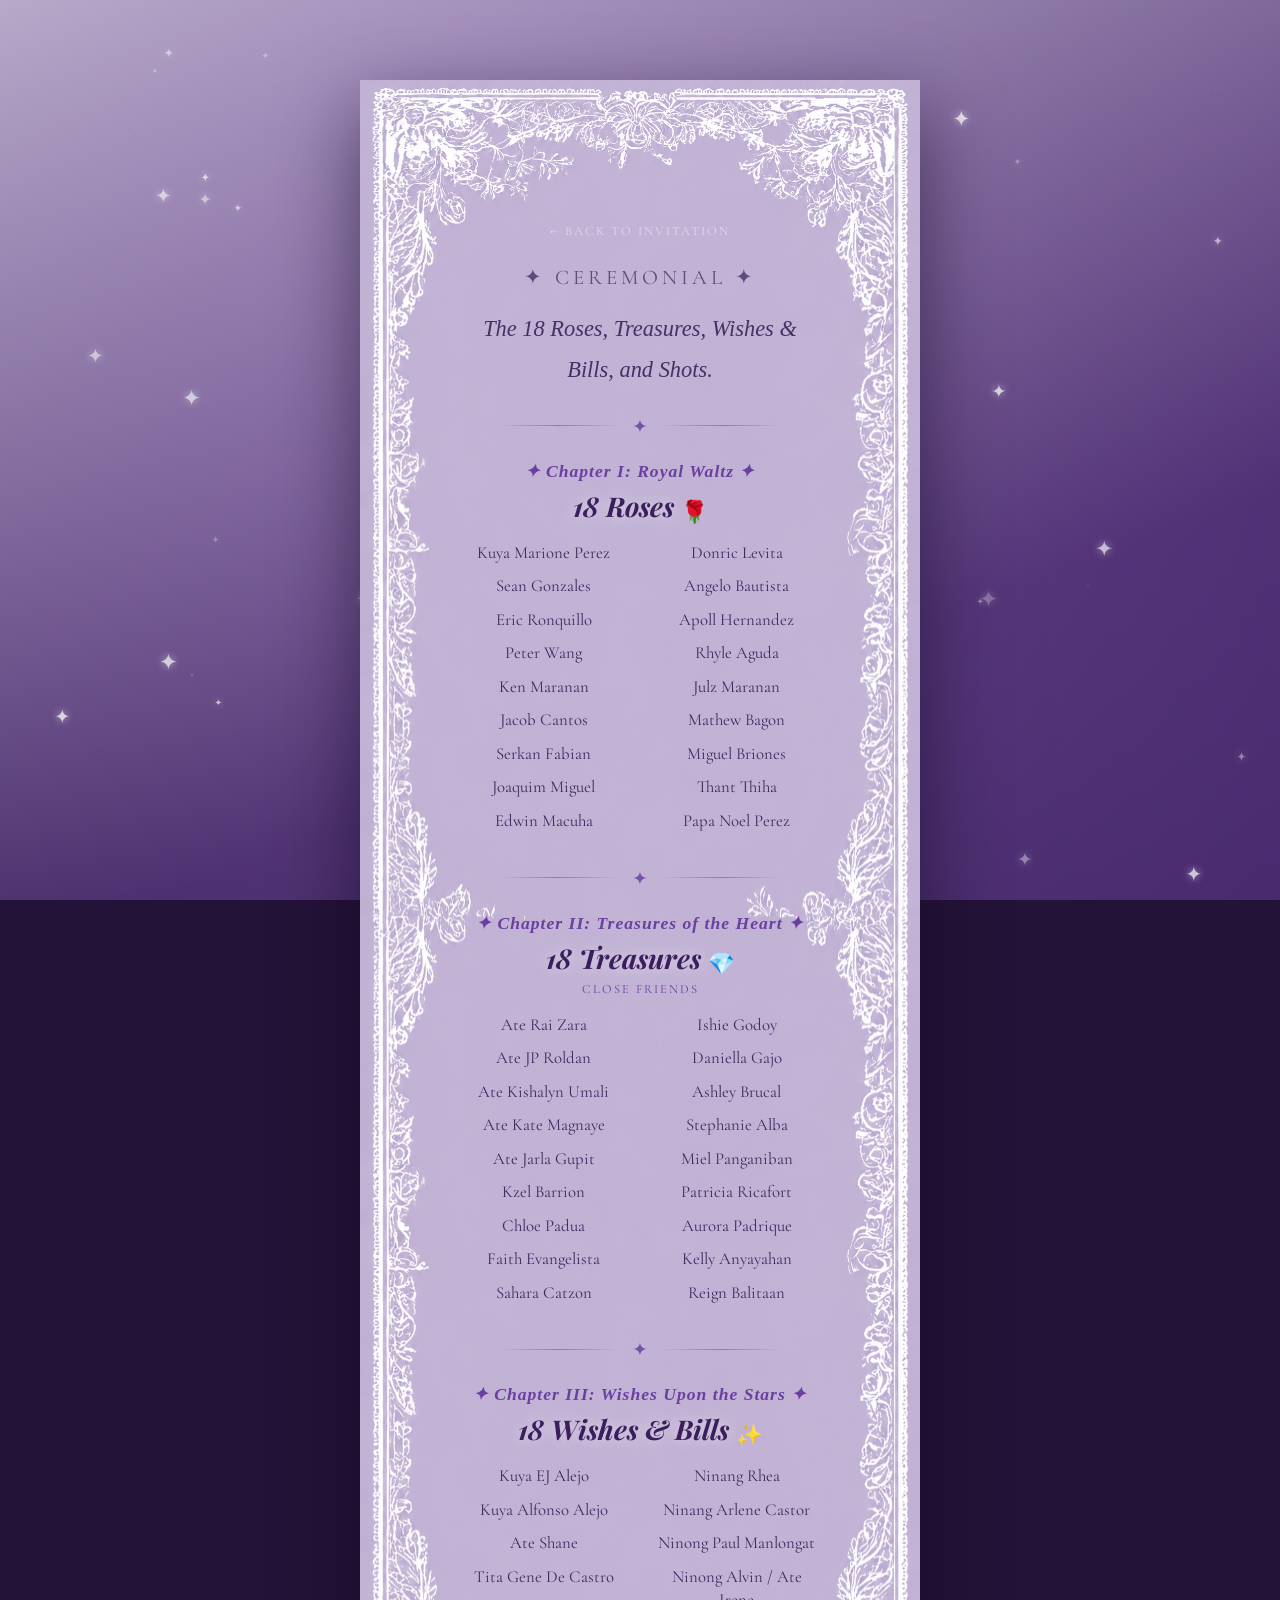
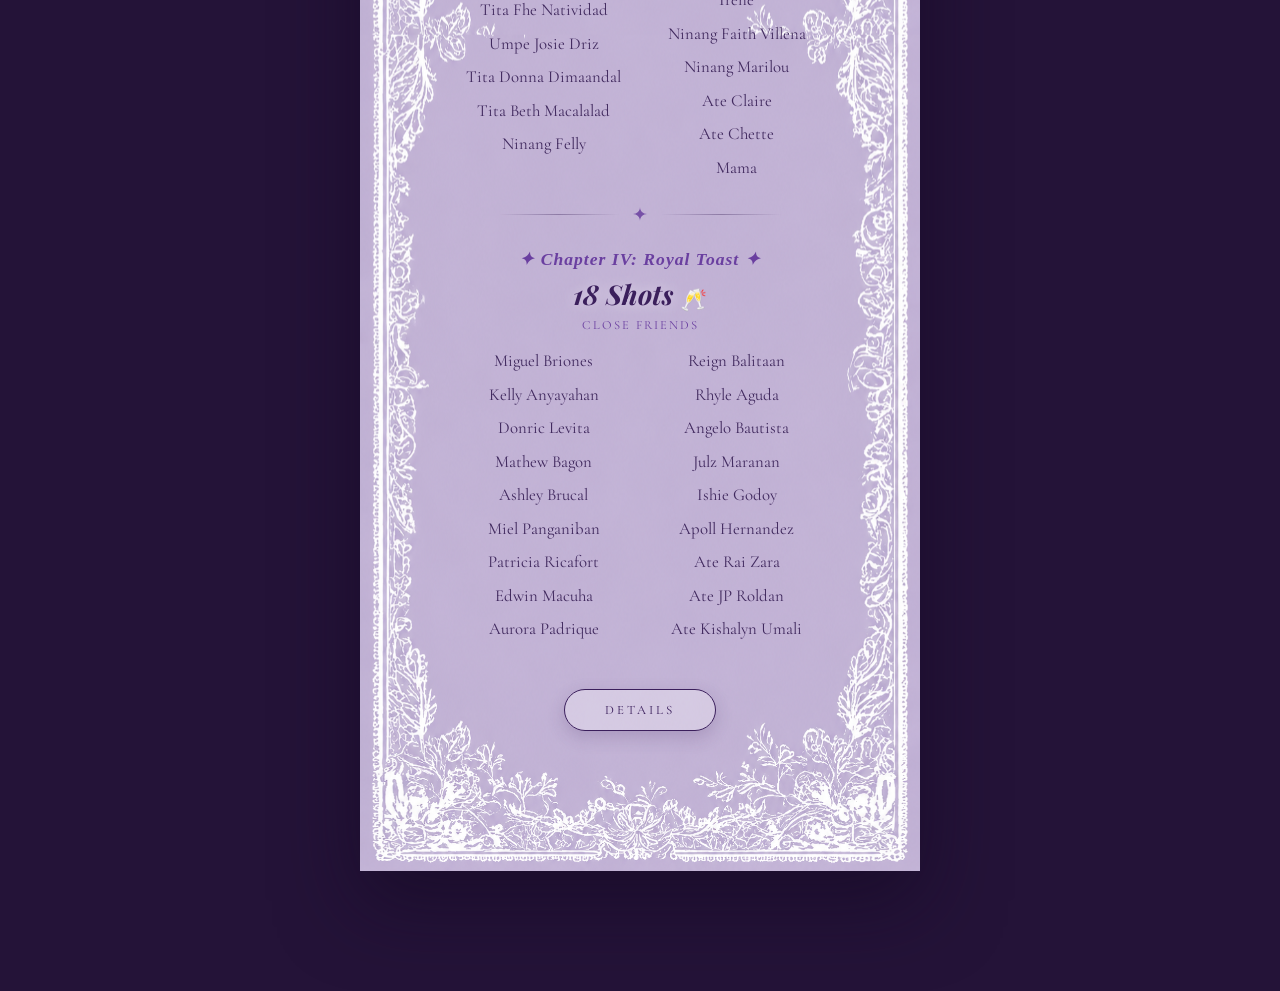
==== commit 13226b48: "updated name in ceremony" ====
--- a/ceremony.html
+++ b/ceremony.html
@@ -135,7 +135,7 @@
         <div class="role-item">Ishie Godoy</div>
         <div class="role-item">Apoll Hernandez</div>
         <div class="role-item">Ate Rai Zara</div>
-        <div class="role-item">Ate JP</div>
+        <div class="role-item">Ate JP Roldan</div>
         <div class="role-item">Ate Kishalyn Umali</div>
       </div>
     </div>
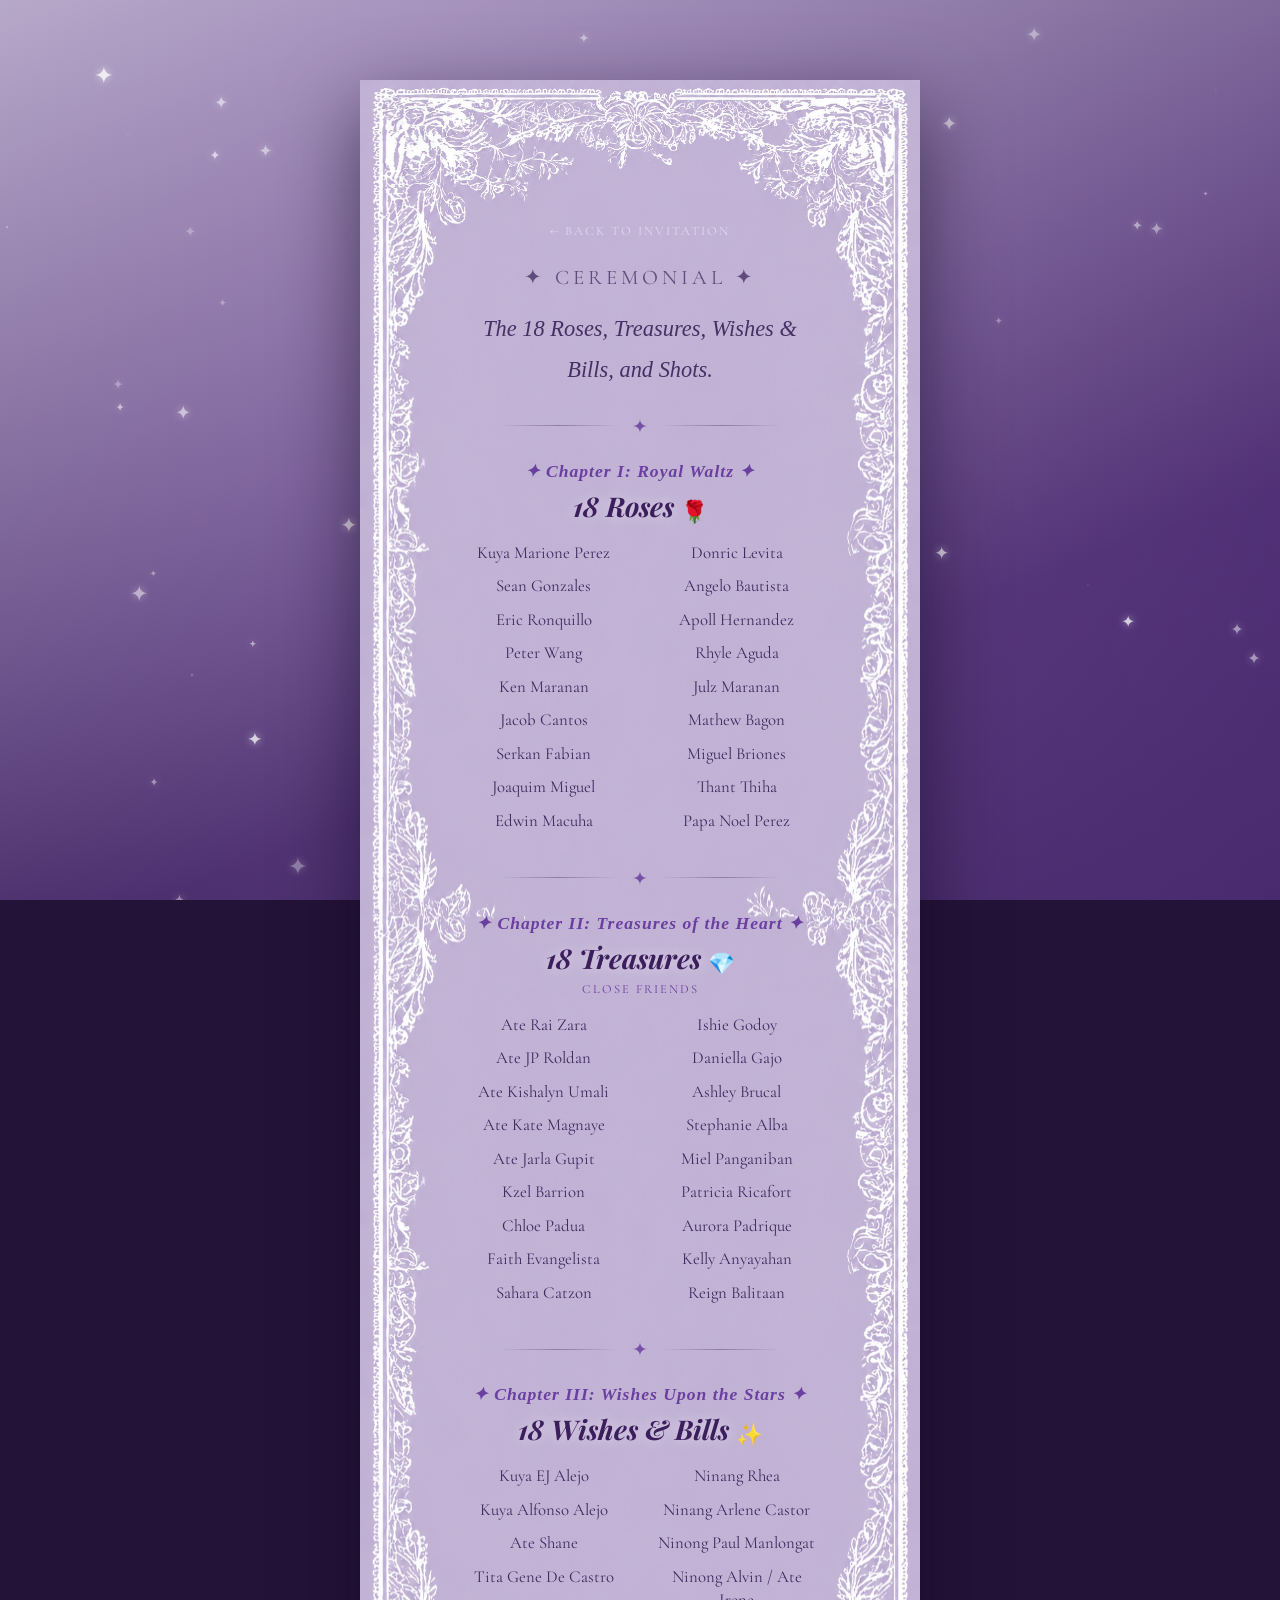
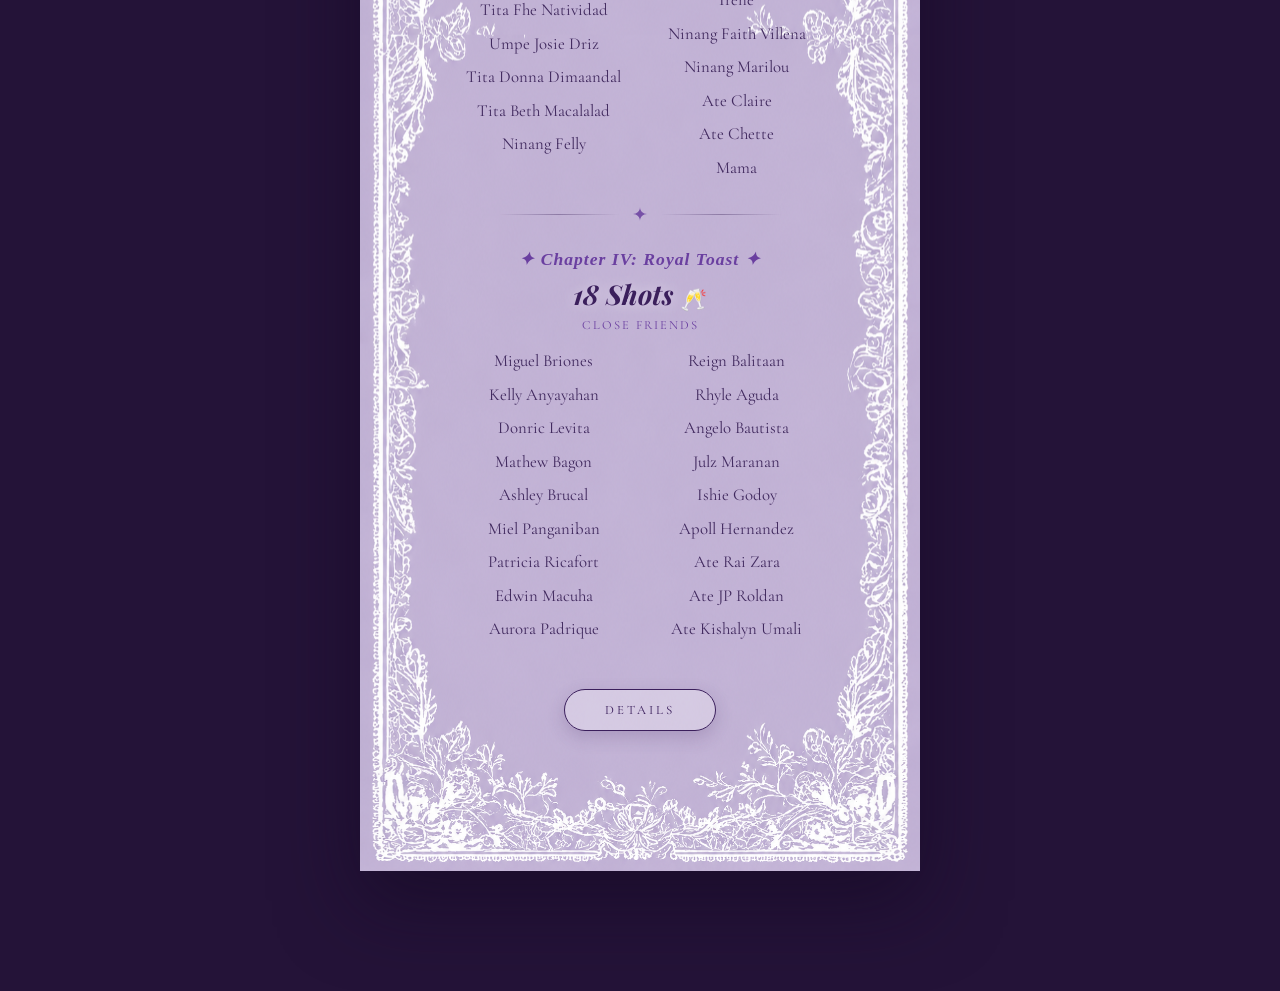
==== commit 59118658: "Fix mobile visibility on details/ceremony, tighten spacing, add live guest-list CSV fetch" ====
--- a/ceremony.html
+++ b/ceremony.html
@@ -24,7 +24,7 @@
 <audio id="bgm" src="music.mp3" loop preload="auto"></audio>
 
 <section id="details">
-  <div class="card" id="cardCeremony">
+  <div class="card visible" id="cardCeremony">
     <a href="index.html" class="back-link">&larr; Back to invitation</a>
 
     <div class="eyebrow">&#10022; Ceremonial &#10022;</div>
--- a/style.css
+++ b/style.css
@@ -191,6 +191,10 @@
   height:100%;
   object-fit:contain;
   filter:drop-shadow(0 0 10px rgba(230,200,255,0.9));
+}
+
+.glow-photo{
+  filter:drop-shadow(0 0 14px rgba(255,255,255,0.9)) drop-shadow(0 0 28px rgba(255,255,255,0.65));
 }
 
 .sparkle{
@@ -429,9 +433,9 @@
   padding-bottom:6px;
 }
 .details{
-  margin:26px 0;
+  margin:20px 0;
   font-size:1.3rem;
-  line-height:1.9;
+  line-height:1.2;
   color:var(--ink);
 }
 .venue-address{
@@ -441,7 +445,7 @@
   letter-spacing:0.5px;
   color:var(--violet);
   opacity:0.85;
-  margin-top:2px;
+  margin-top:1px;
 }
 .details .label{
   display:block;
@@ -449,7 +453,8 @@
   text-transform:uppercase;
   font-size:1rem;
   color:var(--violet);
-  margin-top:14px;
+  margin-top:2px;
+  margin-bottom:4px;
 }
 hr.divider{
   border:none;
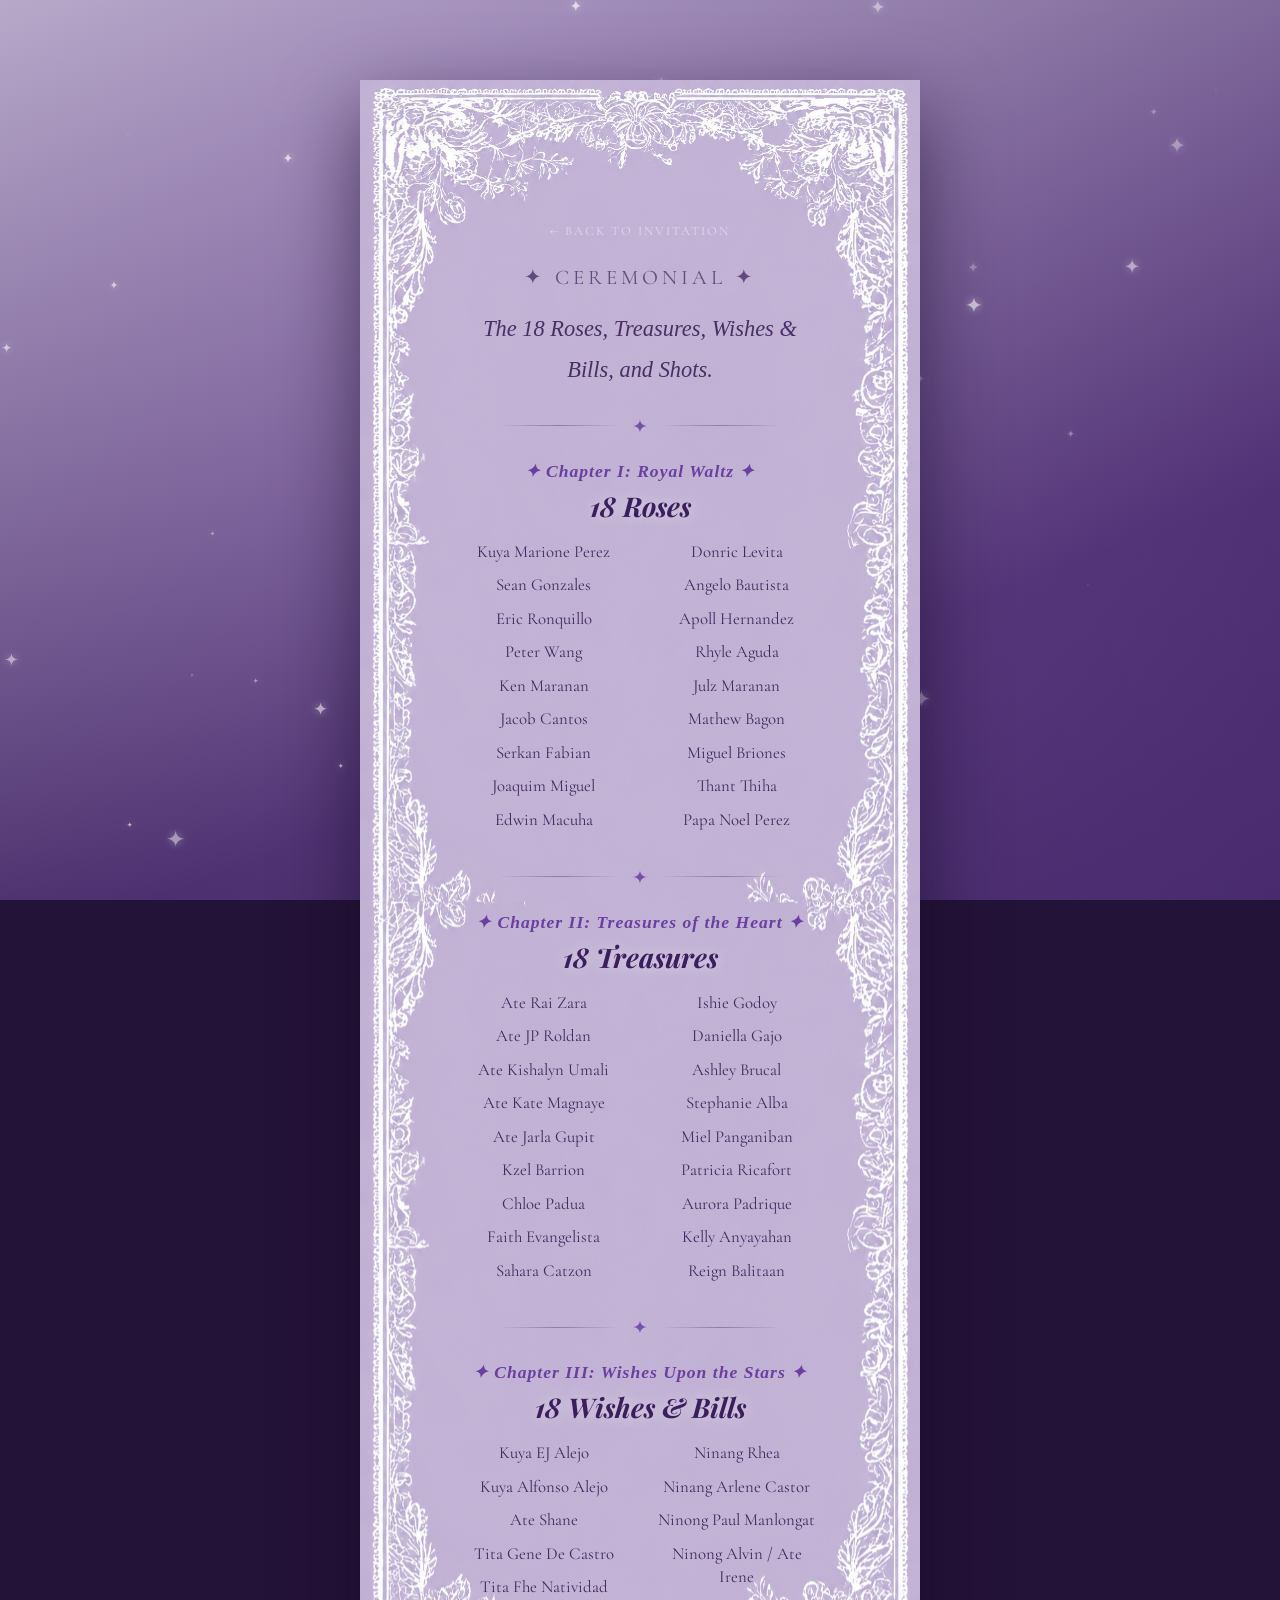
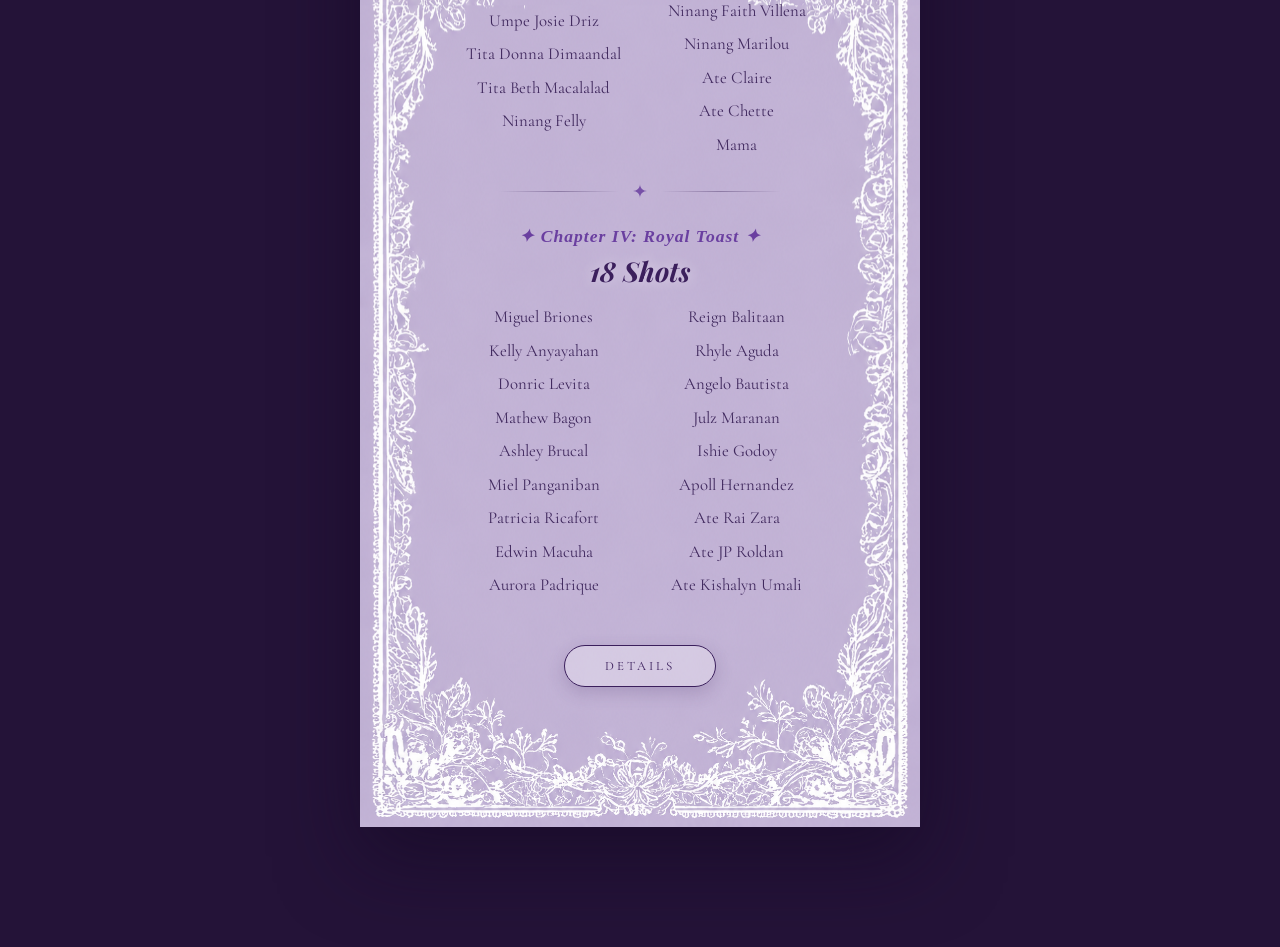
==== commit 7ecfd280: "tweaks to ceremony" ====
--- a/ceremony.html
+++ b/ceremony.html
@@ -34,7 +34,7 @@
 
     <div class="role-section">
       <p class="chapter-title">&#10022; Chapter I: Royal Waltz &#10022;</p>
-      <h3 class="role-title">18 Roses <span class="role-emoji">&#127801;</span></h3>
+      <h3 class="role-title">18 Roses</h3>
       <div class="role-grid">
         <div class="role-item">Kuya Marione Perez</div>
         <div class="role-item">Sean Gonzales</div>
@@ -61,8 +61,8 @@
 
     <div class="role-section">
       <p class="chapter-title">&#10022; Chapter II: Treasures of the Heart &#10022;</p>
-      <h3 class="role-title">18 Treasures <span class="role-emoji">&#128142;</span></h3>
-      <p class="role-subtitle">Close Friends</p>
+      <h3 class="role-title">18 Treasures</h3>
+      
       <div class="role-grid">
         <div class="role-item">Ate Rai Zara</div>
         <div class="role-item">Ate JP Roldan</div>
@@ -89,7 +89,7 @@
 
     <div class="role-section">
       <p class="chapter-title">&#10022; Chapter III: Wishes Upon the Stars &#10022;</p>
-      <h3 class="role-title">18 Wishes &amp; Bills <span class="role-emoji">&#10024;</span></h3>
+      <h3 class="role-title">18 Wishes &amp; Bills</h3>
       <div class="role-grid">
         <div class="role-item">Kuya EJ Alejo</div>
         <div class="role-item">Kuya Alfonso Alejo</div>
@@ -116,8 +116,8 @@
 
     <div class="role-section">
       <p class="chapter-title">&#10022; Chapter IV: Royal Toast &#10022;</p>
-      <h3 class="role-title">18 Shots <span class="role-emoji">&#129346;</span></h3>
-      <p class="role-subtitle">Close Friends</p>
+      <h3 class="role-title">18 Shots</h3>
+      
       <div class="role-grid">
         <div class="role-item">Miguel Briones</div>
         <div class="role-item">Kelly Anyayahan</div>
